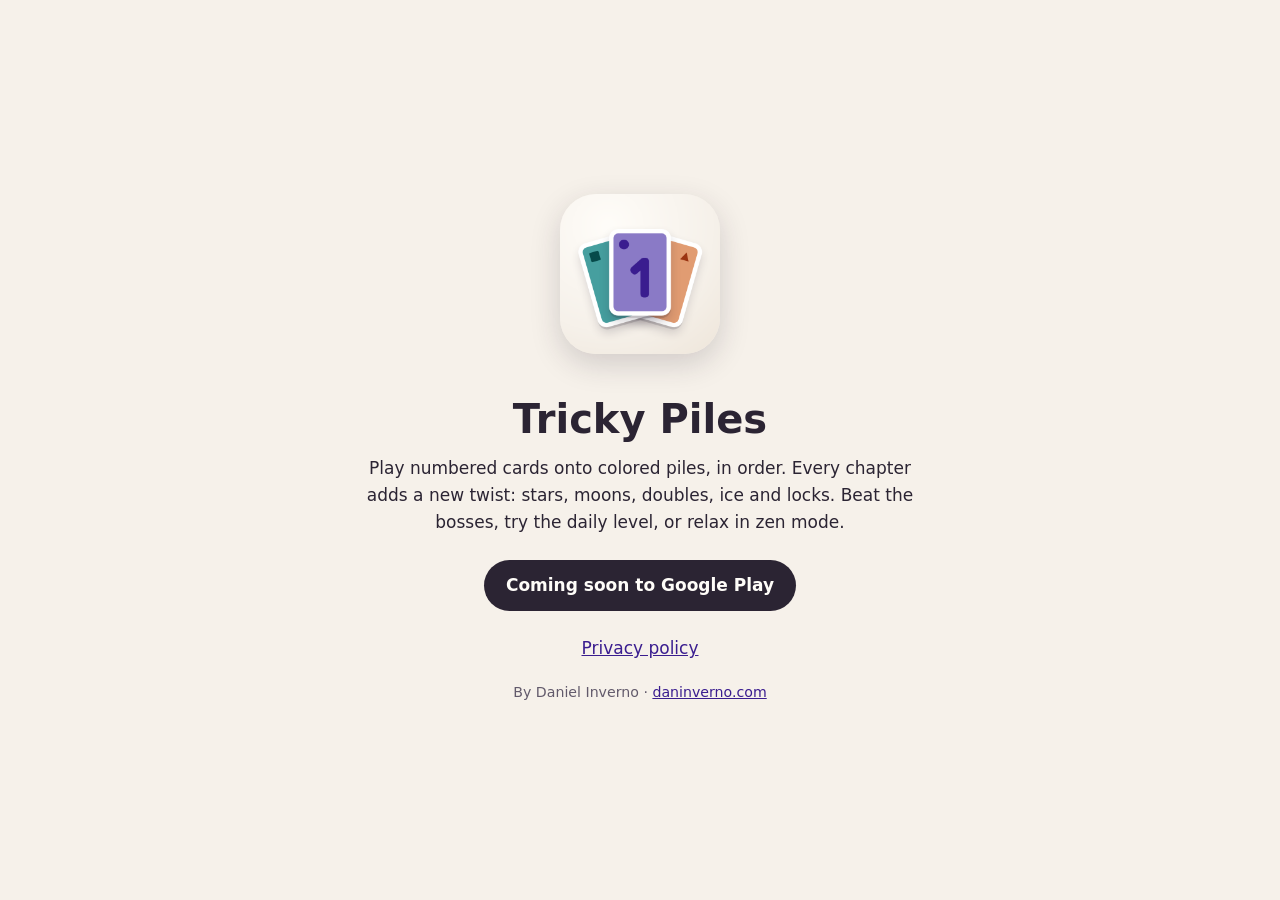
==== index.html @ a1e4c7d3 "Tricky Piles site: landing, privacy policy and account deletion" ====
<!doctype html>
<!-- Tricky Piles landing page: https://trickypiles.com/ (source: tricky-piles repo, site/trickypiles/). -->
<html lang="en">
  <head>
    <meta charset="UTF-8" />
    <meta name="viewport" content="width=device-width, initial-scale=1" />
    <title>Tricky Piles: Sequence Game</title>
    <meta
      name="description"
      content="Play numbered cards onto colored piles. New rules, bosses and a daily level. A calm puzzle for Android."
    />
    <meta property="og:title" content="Tricky Piles: Sequence Game" />
    <meta property="og:image" content="https://trickypiles.com/feature.png" />
    <link rel="icon" href="icon.png" />
    <style>
      body {
        margin: 0;
        min-height: 100vh;
        display: flex;
        align-items: center;
        justify-content: center;
        background: #f6f1ea;
        color: #2b2433;
        font:
          17px/1.6 system-ui,
          sans-serif;
        text-align: center;
      }
      main {
        max-width: 560px;
        padding: 40px 20px;
      }
      img {
        width: 160px;
        height: 160px;
        border-radius: 36px;
        box-shadow: 0 10px 30px rgb(43 36 51 / 0.18);
      }
      h1 {
        font-size: 40px;
        margin: 24px 0 4px;
      }
      p {
        margin: 0 0 16px;
      }
      .soon {
        display: inline-block;
        margin: 8px 0 24px;
        padding: 12px 22px;
        border-radius: 999px;
        background: #2b2433;
        color: #fffdf9;
        font-weight: 600;
      }
      a {
        color: #3a1d8f;
      }
      small {
        color: #625a6b;
      }
    </style>
  </head>
  <body>
    <main>
      <img src="icon.png" alt="Tricky Piles icon: three fanned cards" />
      <h1>Tricky Piles</h1>
      <p>
        Play numbered cards onto colored piles, in order. Every chapter adds a new twist: stars,
        moons, doubles, ice and locks. Beat the bosses, try the daily level, or relax in zen mode.
      </p>
      <span class="soon">Coming soon to Google Play</span>
      <p><a href="privacy.html">Privacy policy</a></p>
      <small>By Daniel Inverno · <a href="https://daninverno.com/">daninverno.com</a></small>
    </main>
  </body>
</html>
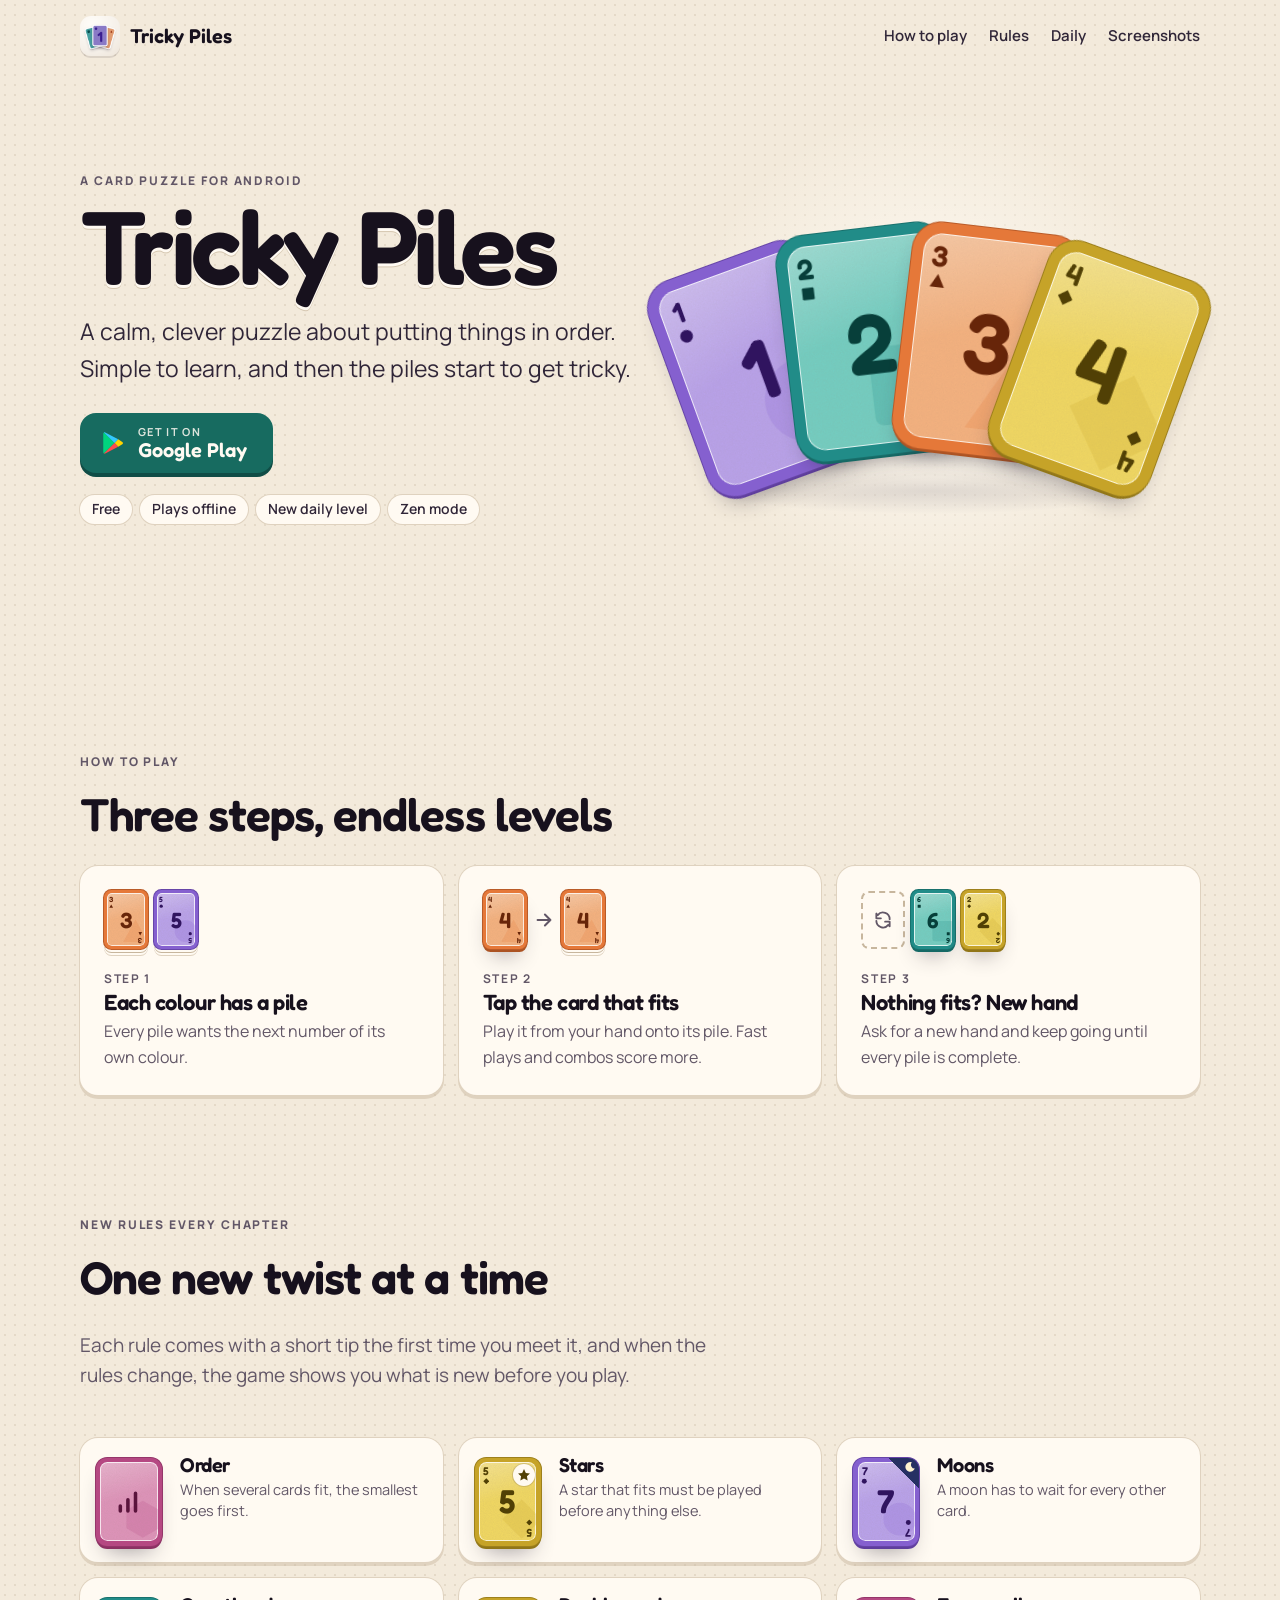
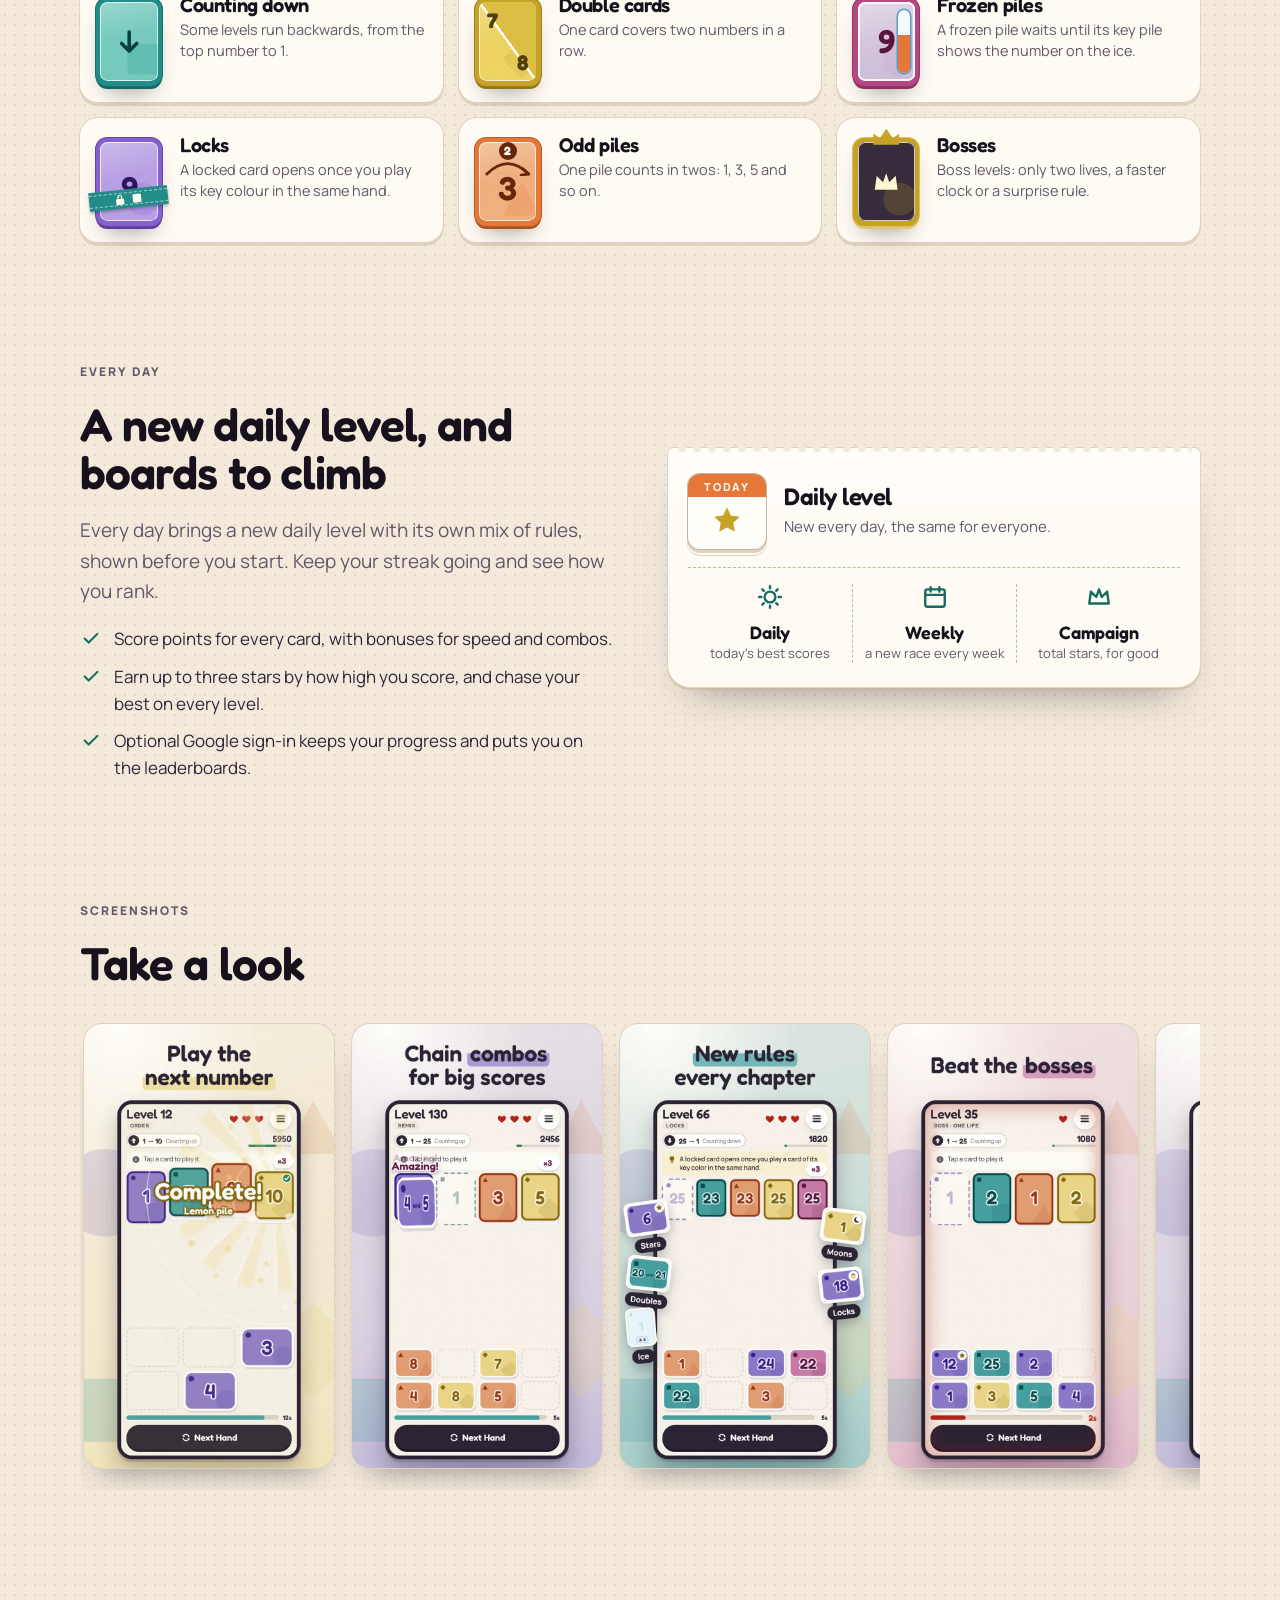
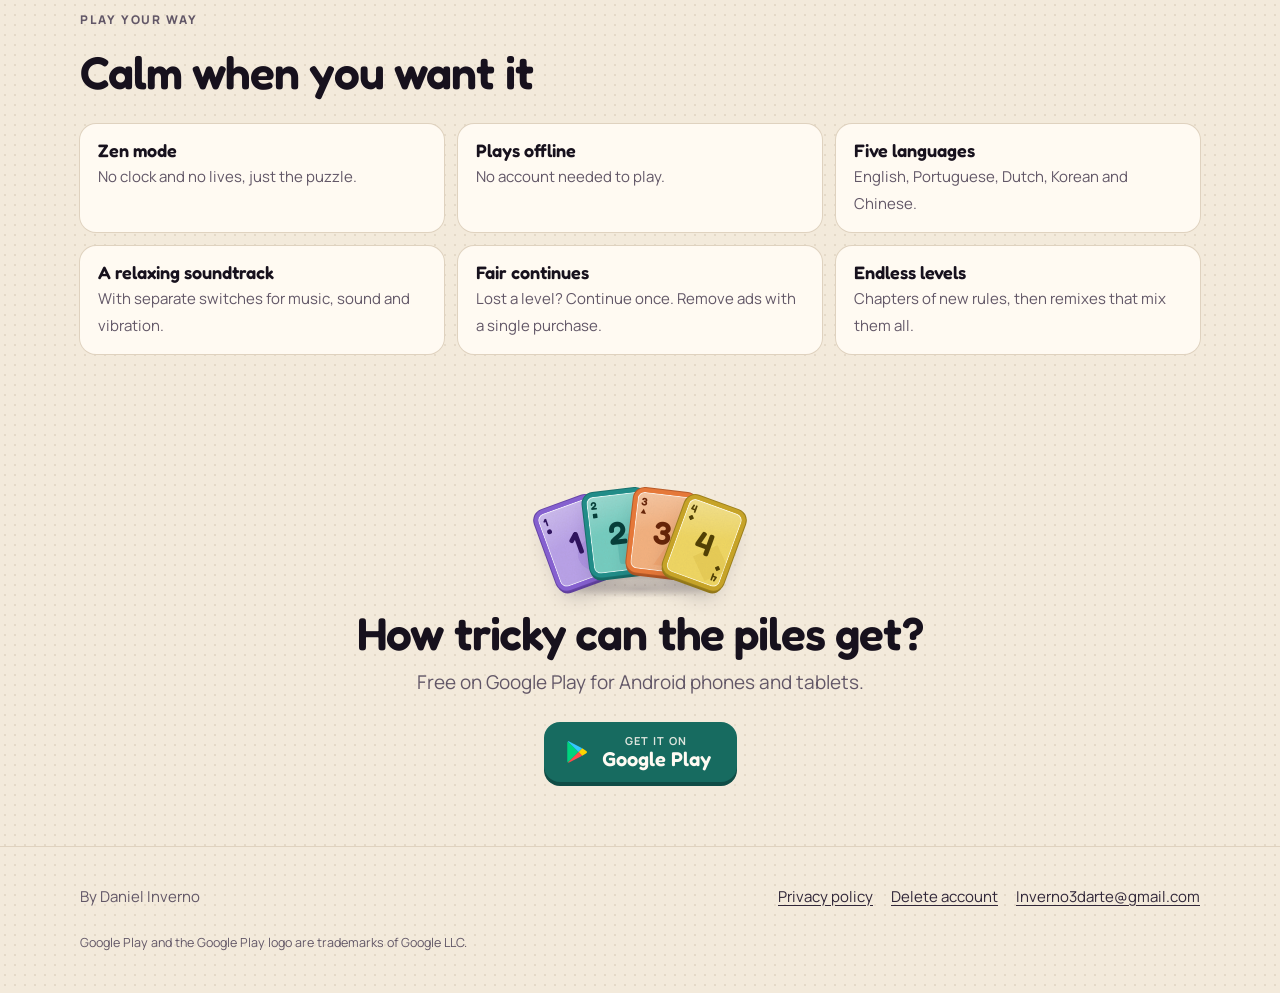
==== commit 424b9ede: "Landing page in the 1.7 look: hero fan, how to play, rules, daily, screenshots Co-Authored-By: Claud" ====
--- a/index.html
+++ b/index.html
@@ -1,76 +1,130 @@
 <!doctype html>
-<!-- Tricky Piles landing page: https://trickypiles.com/ (source: tricky-piles repo, site/trickypiles/). -->
 <html lang="en">
-  <head>
-    <meta charset="UTF-8" />
-    <meta name="viewport" content="width=device-width, initial-scale=1" />
-    <title>Tricky Piles: Sequence Game</title>
-    <meta
-      name="description"
-      content="Play numbered cards onto colored piles. New rules, bosses and a daily level. A calm puzzle for Android."
-    />
-    <meta property="og:title" content="Tricky Piles: Sequence Game" />
-    <meta property="og:image" content="https://trickypiles.com/feature.png" />
-    <link rel="icon" href="icon.png" />
-    <style>
-      body {
-        margin: 0;
-        min-height: 100vh;
-        display: flex;
-        align-items: center;
-        justify-content: center;
-        background: #f6f1ea;
-        color: #2b2433;
-        font:
-          17px/1.6 system-ui,
-          sans-serif;
-        text-align: center;
-      }
-      main {
-        max-width: 560px;
-        padding: 40px 20px;
-      }
-      img {
-        width: 160px;
-        height: 160px;
-        border-radius: 36px;
-        box-shadow: 0 10px 30px rgb(43 36 51 / 0.18);
-      }
-      h1 {
-        font-size: 40px;
-        margin: 24px 0 4px;
-      }
-      p {
-        margin: 0 0 16px;
-      }
-      .soon {
-        display: inline-block;
-        margin: 8px 0 24px;
-        padding: 12px 22px;
-        border-radius: 999px;
-        background: #2b2433;
-        color: #fffdf9;
-        font-weight: 600;
-      }
-      a {
-        color: #3a1d8f;
-      }
-      small {
-        color: #625a6b;
-      }
-    </style>
-  </head>
-  <body>
-    <main>
-      <img src="icon.png" alt="Tricky Piles icon: three fanned cards" />
-      <h1>Tricky Piles</h1>
-      <p>
-        Play numbered cards onto colored piles, in order. Every chapter adds a new twist: stars,
-        moons, doubles, ice and locks. Beat the bosses, try the daily level, or relax in zen mode.
-      </p>
-      <span class="soon">Coming soon to Google Play</span>
-      <p><a href="privacy.html">Privacy policy</a></p>
-      <small>By Daniel Inverno · <a href="https://daninverno.com/">daninverno.com</a></small>
-    </main>
-  </body>
+<head>
+<meta charset="utf-8">
+<meta name="viewport" content="width=device-width, initial-scale=1">
+<title>Tricky Piles: a calm, clever card puzzle for Android</title>
+<meta name="description" content="Play numbered cards onto colored piles. New rules every chapter, boss levels and a new daily level every day. Free on Google Play.">
+<link rel="canonical" href="https://trickypiles.com/">
+<meta name="theme-color" content="#f3eadb">
+<meta property="og:type" content="website">
+<meta property="og:url" content="https://trickypiles.com/">
+<meta property="og:site_name" content="Tricky Piles">
+<meta property="og:title" content="Tricky Piles: a calm, clever card puzzle">
+<meta property="og:description" content="Play numbered cards onto colored piles. New rules every chapter, bosses and a daily level. On Google Play.">
+<meta property="og:image" content="https://trickypiles.com/feature.png">
+<meta property="og:image:width" content="1024">
+<meta property="og:image:height" content="500">
+<meta property="og:image:alt" content="Tricky Piles: colored number cards in a fan">
+<meta name="twitter:card" content="summary_large_image">
+<meta name="twitter:title" content="Tricky Piles: a calm, clever card puzzle">
+<meta name="twitter:description" content="Play numbered cards onto colored piles. New rules every chapter, bosses and a daily level.">
+<meta name="twitter:image" content="https://trickypiles.com/feature.png">
+<link rel="icon" href="icon.png" type="image/png">
+<link rel="apple-touch-icon" href="icon.png">
+<link rel="preconnect" href="https://fonts.googleapis.com">
+<link rel="preconnect" href="https://fonts.gstatic.com" crossorigin>
+<link rel="stylesheet" href="https://fonts.googleapis.com/css2?family=Fredoka:wght@500;600&amp;family=Manrope:wght@400;600;700;800&amp;display=swap">
+<link rel="stylesheet" href="style.css">
+<script type="application/ld+json">{"@context":"https://schema.org","@type":"MobileApplication","name":"Tricky Piles","operatingSystem":"ANDROID","applicationCategory":"GameApplication","url":"https://trickypiles.com/","installUrl":"https://play.google.com/store/apps/details?id=com.daninverno.trickypiles","author":{"@type":"Person","name":"Daniel Inverno"},"offers":{"@type":"Offer","price":"0","priceCurrency":"EUR"}}</script>
+</head>
+<body>
+<svg width="0" height="0" style="position:absolute" aria-hidden="true">
+  <symbol id="s0" viewBox="0 0 20 20"><circle cx="10" cy="10" r="7.5"/></symbol>
+  <symbol id="s1" viewBox="0 0 20 20"><rect x="3" y="3" width="14" height="14" rx="1.5"/></symbol>
+  <symbol id="s2" viewBox="0 0 20 20"><path d="M10 2 18.5 17.5H1.5Z"/></symbol>
+  <symbol id="s3" viewBox="0 0 20 20"><path d="M10 1 19 10 10 19 1 10Z"/></symbol>
+  <symbol id="s4" viewBox="0 0 20 20"><path d="M10 1.5 17.5 5.8v8.4L10 18.5 2.5 14.2V5.8Z"/></symbol>
+</svg>
+<a class="skip" href="#main">Skip to content</a>
+<header class="wrap top">
+  <a class="brand" href="/"><img src="icon.png" width="40" height="40" alt="">Tricky Piles</a>
+  <nav aria-label="Sections"><a href="#how">How to play</a><a href="#rules">Rules</a><a href="#daily">Daily</a><a href="#screens">Screenshots</a></nav>
+</header>
+
+<main id="main">
+  <section class="wrap hero" aria-labelledby="t">
+    <div class="table"><div class="fan"><span class="k c0" aria-hidden="true"><span class="face"><svg class="wm"><use href="#s0"/></svg></span><span class="idx tl">1<svg aria-hidden="true"><use href="#s0"/></svg></span><span class="idx br">1<svg aria-hidden="true"><use href="#s0"/></svg></span><b>1</b></span><span class="k c1" aria-hidden="true"><span class="face"><svg class="wm"><use href="#s1"/></svg></span><span class="idx tl">2<svg aria-hidden="true"><use href="#s1"/></svg></span><span class="idx br">2<svg aria-hidden="true"><use href="#s1"/></svg></span><b>2</b></span><span class="k c2" aria-hidden="true"><span class="face"><svg class="wm"><use href="#s2"/></svg></span><span class="idx tl">3<svg aria-hidden="true"><use href="#s2"/></svg></span><span class="idx br">3<svg aria-hidden="true"><use href="#s2"/></svg></span><b>3</b></span><span class="k c3" aria-hidden="true"><span class="face"><svg class="wm"><use href="#s3"/></svg></span><span class="idx tl">4<svg aria-hidden="true"><use href="#s3"/></svg></span><span class="idx br">4<svg aria-hidden="true"><use href="#s3"/></svg></span><b>4</b></span></div></div>
+    <div>
+      <p class="kicker">A card puzzle for Android</p>
+      <h1 id="t">Tricky Piles</h1>
+      <p class="lead">A calm, clever puzzle about putting things in order. Simple to learn, and then the piles start to get tricky.</p>
+      <a class="btn" href="https://play.google.com/store/apps/details?id=com.daninverno.trickypiles" rel="noopener"><svg class="gp" viewBox="0 0 24 24" aria-hidden="true"><path fill="#00d47e" d="M3.6 2.3 13.4 12l-9.8 9.7c-.4-.2-.6-.6-.6-1.1V3.4c0-.5.2-.9.6-1.1z"/><path fill="#ffd400" d="m16.8 8.6-3.4 3.4 3.4 3.4 3.8-2.2c.8-.5.8-1.6 0-2.1z"/><path fill="#ff4c4c" d="M13.4 12 3.6 21.7c.3.2.8.2 1.2 0l12-6.3z"/><path fill="#33c9ff" d="M3.6 2.3 13.4 12l3.4-3.4-12-6.3c-.4-.2-.9-.2-1.2 0z"/></svg><span><small>Get it on</small>Google Play</span></a>
+      <ul class="tags"><li>Free</li><li>Plays offline</li><li>New daily level</li><li>Zen mode</li></ul>
+    </div>
+  </section>
+
+  <section class="wrap" id="how" aria-labelledby="how-t">
+    <div class="head"><p class="kicker">How to play</p><h2 id="how-t">Three steps, endless levels</h2></div>
+    <ol class="steps">
+      <li><div class="mini"><span class="k c2 pile" aria-hidden="true"><span class="face"><svg class="wm"><use href="#s2"/></svg></span><span class="idx tl">3<svg aria-hidden="true"><use href="#s2"/></svg></span><span class="idx br">3<svg aria-hidden="true"><use href="#s2"/></svg></span><b>3</b></span><span class="k c0 pile" aria-hidden="true"><span class="face"><svg class="wm"><use href="#s0"/></svg></span><span class="idx tl">5<svg aria-hidden="true"><use href="#s0"/></svg></span><span class="idx br">5<svg aria-hidden="true"><use href="#s0"/></svg></span><b>5</b></span></div><div><span class="n"></span><h3>Each colour has a pile</h3><p>Every pile wants the next number of its own colour.</p></div></li>
+      <li><div class="mini"><span class="k c2" aria-hidden="true"><span class="face"><svg class="wm"><use href="#s2"/></svg></span><span class="idx tl">4<svg aria-hidden="true"><use href="#s2"/></svg></span><span class="idx br">4<svg aria-hidden="true"><use href="#s2"/></svg></span><b>4</b></span><svg class="arrow" viewBox="0 0 24 24" fill="none" stroke="currentColor" stroke-width="2.2" stroke-linecap="round" stroke-linejoin="round" aria-hidden="true"><path d="M5 12h14M13 6l6 6-6 6"/></svg><span class="k c2 pile" aria-hidden="true"><span class="face"><svg class="wm"><use href="#s2"/></svg></span><span class="idx tl">4<svg aria-hidden="true"><use href="#s2"/></svg></span><span class="idx br">4<svg aria-hidden="true"><use href="#s2"/></svg></span><b>4</b></span></div><div><span class="n"></span><h3>Tap the card that fits</h3><p>Play it from your hand onto its pile. Fast plays and combos score more.</p></div></li>
+      <li><div class="mini"><span class="ghost"><svg viewBox="0 0 24 24" fill="none" stroke="currentColor" stroke-width="2.2" stroke-linecap="round" stroke-linejoin="round" aria-hidden="true"><path d="M20 11a8 8 0 0 0-14.3-4.9L4 4.5M4 13a8 8 0 0 0 14.3 4.9l1.7 1.6M4 4.5V10h5.5M20 19.5V14h-5.5"/></svg></span><span class="k c1" aria-hidden="true"><span class="face"><svg class="wm"><use href="#s1"/></svg></span><span class="idx tl">6<svg aria-hidden="true"><use href="#s1"/></svg></span><span class="idx br">6<svg aria-hidden="true"><use href="#s1"/></svg></span><b>6</b></span><span class="k c3" aria-hidden="true"><span class="face"><svg class="wm"><use href="#s3"/></svg></span><span class="idx tl">2<svg aria-hidden="true"><use href="#s3"/></svg></span><span class="idx br">2<svg aria-hidden="true"><use href="#s3"/></svg></span><b>2</b></span></div><div><span class="n"></span><h3>Nothing fits? New hand</h3><p>Ask for a new hand and keep going until every pile is complete.</p></div></li>
+    </ol>
+  </section>
+
+  <section class="wrap" id="rules" aria-labelledby="rules-t">
+    <div class="head"><p class="kicker">New rules every chapter</p><h2 id="rules-t">One new twist at a time</h2>
+      <p class="lead">Each rule comes with a short tip the first time you meet it, and when the rules change, the game shows you what is new before you play.</p></div>
+    <ul class="rules"><li class="rule"><span class="k c4 order" aria-hidden="true"><span class="face"><svg class="wm"><use href="#s4"/></svg></span><svg class="big" viewBox="0 0 24 24"><path d="M5 19v-4M11 19v-9M17 19V5"/></svg></span><h3>Order</h3><p>When several cards fit, the smallest goes first.</p></li><li class="rule"><span class="k c3" aria-hidden="true"><span class="face"><svg class="wm"><use href="#s3"/></svg></span><span class="idx tl">5<svg aria-hidden="true"><use href="#s3"/></svg></span><span class="idx br">5<svg aria-hidden="true"><use href="#s3"/></svg></span><b>5</b><span class="mk-star"><svg viewBox="0 0 20 20"><path d="M10 1.6l2.6 5.4 5.9.8-4.3 4.1 1 5.9L10 15l-5.2 2.8 1-5.9L1.5 7.8l5.9-.8z"/></svg></span></span><h3>Stars</h3><p>A star that fits must be played before anything else.</p></li><li class="rule"><span class="k c0" aria-hidden="true"><span class="face"><svg class="wm"><use href="#s0"/></svg></span><span class="idx tl">7<svg aria-hidden="true"><use href="#s0"/></svg></span><span class="idx br">7<svg aria-hidden="true"><use href="#s0"/></svg></span><b>7</b><span class="mk-moon"><svg viewBox="0 0 24 24"><path d="M15.5 2.6A9.6 9.6 0 1 0 21.4 15 7.6 7.6 0 0 1 15.5 2.6z"/></svg></span></span><h3>Moons</h3><p>A moon has to wait for every other card.</p></li><li class="rule"><span class="k c1 down" aria-hidden="true"><span class="face"><svg class="wm"><use href="#s1"/></svg></span><svg class="big" viewBox="0 0 24 24"><path d="M12 4v15M6 13l6 6 6-6"/></svg></span><h3>Counting down</h3><p>Some levels run backwards, from the top number to 1.</p></li><li class="rule"><span class="k c3" aria-hidden="true"><span class="face"><svg class="wm"><use href="#s3"/></svg></span><span class="mk-dbl"><b>7</b><b>8</b></span></span><h3>Double cards</h3><p>One card covers two numbers in a row.</p></li><li class="rule"><span class="k c4" aria-hidden="true"><span class="face"><svg class="wm"><use href="#s4"/></svg></span><b>9</b><span class="mk-frost"></span><span class="mk-ice"><i></i></span></span><h3>Frozen piles</h3><p>A frozen pile waits until its key pile shows the number on the ice.</p></li><li class="rule"><span class="k c0 mk-top" aria-hidden="true"><span class="face"><svg class="wm"><use href="#s0"/></svg></span><b>9</b><span class="mk-strap"><svg viewBox="0 0 24 24"><path d="M7 10V7a5 5 0 0 1 10 0v3h1.5c.8 0 1.5.7 1.5 1.5v9c0 .8-.7 1.5-1.5 1.5h-13C4.7 22 4 21.3 4 20.5v-9c0-.8.7-1.5 1.5-1.5zm2.4 0h5.2V7a2.6 2.6 0 0 0-5.2 0z"/></svg><svg viewBox="0 0 20 20"><rect x="3" y="3" width="14" height="14" rx="1.5"/></svg></span></span><h3>Locks</h3><p>A locked card opens once you play its key colour in the same hand.</p></li><li class="rule"><span class="k c2 mk-top" aria-hidden="true"><span class="face"><svg class="wm"><use href="#s2"/></svg></span><b>3</b><span class="mk-hop"><svg viewBox="0 0 100 40"><path d="M6 36Q50-8 94 36" fill="none" stroke="currentColor" stroke-width="6" stroke-linecap="round"/><path d="m82 25 12 11-16 2" fill="none" stroke="currentColor" stroke-width="6" stroke-linecap="round" stroke-linejoin="round"/></svg><b>2</b></span></span><h3>Odd piles</h3><p>One pile counts in twos: 1, 3, 5 and so on.</p></li><li class="rule"><span class="k c0 boss" aria-hidden="true"><span class="face"><svg class="wm"><use href="#s0"/></svg></span><svg class="big" viewBox="0 0 24 24" style="fill:currentColor;stroke:none"><path d="M3 18 4.5 7l5 5L12 5l2.5 7 5-5L21 18z"/></svg><span class="mk-crown"></span></span><h3>Bosses</h3><p>Boss levels: only two lives, a faster clock or a surprise rule.</p></li></ul>
+  </section>
+
+  <section class="wrap daily" id="daily" aria-labelledby="daily-t">
+    <div>
+      <div class="head" style="margin-bottom:8px"><p class="kicker">Every day</p><h2 id="daily-t">A new daily level, and boards to climb</h2></div>
+      <p class="lead">Every day brings a new daily level with its own mix of rules, shown before you start. Keep your streak going and see how you rank.</p>
+      <ul class="list">
+        <li><svg viewBox="0 0 24 24" fill="none" stroke="currentColor" stroke-width="2.2" stroke-linecap="round" stroke-linejoin="round" aria-hidden="true"><path d="m5 12.5 4.5 4.5L19 7.5"/></svg><span>Score points for every card, with bonuses for speed and combos.</span></li>
+        <li><svg viewBox="0 0 24 24" fill="none" stroke="currentColor" stroke-width="2.2" stroke-linecap="round" stroke-linejoin="round" aria-hidden="true"><path d="m5 12.5 4.5 4.5L19 7.5"/></svg><span>Earn up to three stars by how high you score, and chase your best on every level.</span></li>
+        <li><svg viewBox="0 0 24 24" fill="none" stroke="currentColor" stroke-width="2.2" stroke-linecap="round" stroke-linejoin="round" aria-hidden="true"><path d="m5 12.5 4.5 4.5L19 7.5"/></svg><span>Optional Google sign-in keeps your progress and puts you on the leaderboards.</span></li>
+      </ul>
+    </div>
+    <div class="sheet" role="img" aria-label="The daily level and the three leaderboards: daily, weekly and campaign">
+      <div class="today"><div class="pad"><span>TODAY</span><b><svg style="width:30px;height:30px;fill:#c6a328" viewBox="0 0 20 20"><path d="M10 1.6l2.6 5.4 5.9.8-4.3 4.1 1 5.9L10 15l-5.2 2.8 1-5.9L1.5 7.8l5.9-.8z"/></svg></b></div>
+        <div><h3>Daily level</h3><p>New every day, the same for everyone.</p></div></div>
+      <ul class="boards">
+        <li><svg viewBox="0 0 24 24" fill="none" stroke="currentColor" stroke-width="2.2" stroke-linecap="round" stroke-linejoin="round" aria-hidden="true"><circle cx="12" cy="12" r="5"/><path d="M12 2v2M12 20v2M2 12h2M20 12h2M4.9 4.9l1.4 1.4M17.7 17.7l1.4 1.4M4.9 19.1l1.4-1.4M17.7 6.3l1.4-1.4"/></svg><b>Daily</b><span>today&rsquo;s best scores</span></li>
+        <li><svg viewBox="0 0 24 24" fill="none" stroke="currentColor" stroke-width="2.2" stroke-linecap="round" stroke-linejoin="round" aria-hidden="true"><rect x="3" y="5" width="18" height="16" rx="2"/><path d="M3 10h18M8 3v4M16 3v4"/></svg><b>Weekly</b><span>a new race every week</span></li>
+        <li><svg viewBox="0 0 24 24" fill="none" stroke="currentColor" stroke-width="2.2" stroke-linecap="round" stroke-linejoin="round" aria-hidden="true"><path d="M3 18 4.5 7l5 5L12 5l2.5 7 5-5L21 18z"/></svg><b>Campaign</b><span>total stars, for good</span></li>
+      </ul>
+    </div>
+  </section>
+
+  <section id="screens" aria-labelledby="screens-t">
+    <div class="wrap head"><p class="kicker">Screenshots</p><h2 id="screens-t">Take a look</h2></div>
+    <div class="wrap"><div class="shots" tabindex="0" role="region" aria-label="Screenshots, scroll sideways"><figure><img src="img/screenshot-1.webp" width="720" height="1280" loading="lazy" decoding="async" alt="Playing a card completes the yellow pile: Complete!"></figure><figure><img src="img/screenshot-2.webp" width="720" height="1280" loading="lazy" decoding="async" alt="A combo of cards for a big score"></figure><figure><img src="img/screenshot-3.webp" width="720" height="1280" loading="lazy" decoding="async" alt="A locks level with the chapter rule cards around it"></figure><figure><img src="img/screenshot-4.webp" width="720" height="1280" loading="lazy" decoding="async" alt="A boss level"></figure><figure><img src="img/screenshot-7.webp" width="720" height="1280" loading="lazy" decoding="async" alt="Home with the daily level and the day streak"></figure><figure><img src="img/screenshot-8.webp" width="720" height="1280" loading="lazy" decoding="async" alt="Zen mode: no clock, no lives"></figure></div></div>
+  </section>
+
+  <section class="wrap" aria-labelledby="way-t">
+    <div class="head"><p class="kicker">Play your way</p><h2 id="way-t">Calm when you want it</h2></div>
+    <ul class="extras">
+      <li><b>Zen mode</b><span>No clock and no lives, just the puzzle.</span></li>
+      <li><b>Plays offline</b><span>No account needed to play.</span></li>
+      <li><b>Five languages</b><span>English, Portuguese, Dutch, Korean and Chinese.</span></li>
+      <li><b>A relaxing soundtrack</b><span>With separate switches for music, sound and vibration.</span></li>
+      <li><b>Fair continues</b><span>Lost a level? Continue once. Remove ads with a single purchase.</span></li>
+      <li><b>Endless levels</b><span>Chapters of new rules, then remixes that mix them all.</span></li>
+    </ul>
+  </section>
+
+  <section class="cta" aria-labelledby="cta-t">
+    <div class="wrap">
+      <div class="fan"><span class="k c0" aria-hidden="true"><span class="face"><svg class="wm"><use href="#s0"/></svg></span><span class="idx tl">1<svg aria-hidden="true"><use href="#s0"/></svg></span><span class="idx br">1<svg aria-hidden="true"><use href="#s0"/></svg></span><b>1</b></span><span class="k c1" aria-hidden="true"><span class="face"><svg class="wm"><use href="#s1"/></svg></span><span class="idx tl">2<svg aria-hidden="true"><use href="#s1"/></svg></span><span class="idx br">2<svg aria-hidden="true"><use href="#s1"/></svg></span><b>2</b></span><span class="k c2" aria-hidden="true"><span class="face"><svg class="wm"><use href="#s2"/></svg></span><span class="idx tl">3<svg aria-hidden="true"><use href="#s2"/></svg></span><span class="idx br">3<svg aria-hidden="true"><use href="#s2"/></svg></span><b>3</b></span><span class="k c3" aria-hidden="true"><span class="face"><svg class="wm"><use href="#s3"/></svg></span><span class="idx tl">4<svg aria-hidden="true"><use href="#s3"/></svg></span><span class="idx br">4<svg aria-hidden="true"><use href="#s3"/></svg></span><b>4</b></span></div>
+      <h2 id="cta-t">How tricky can the piles get?</h2>
+      <p class="lead">Free on Google Play for Android phones and tablets.</p>
+      <a class="btn" href="https://play.google.com/store/apps/details?id=com.daninverno.trickypiles" rel="noopener"><svg class="gp" viewBox="0 0 24 24" aria-hidden="true"><path fill="#00d47e" d="M3.6 2.3 13.4 12l-9.8 9.7c-.4-.2-.6-.6-.6-1.1V3.4c0-.5.2-.9.6-1.1z"/><path fill="#ffd400" d="m16.8 8.6-3.4 3.4 3.4 3.4 3.8-2.2c.8-.5.8-1.6 0-2.1z"/><path fill="#ff4c4c" d="M13.4 12 3.6 21.7c.3.2.8.2 1.2 0l12-6.3z"/><path fill="#33c9ff" d="M3.6 2.3 13.4 12l3.4-3.4-12-6.3c-.4-.2-.9-.2-1.2 0z"/></svg><span><small>Get it on</small>Google Play</span></a>
+    </div>
+  </section>
+</main>
+
+<footer>
+  <div class="wrap">
+    <div class="row">
+      <span>By Daniel Inverno</span>
+      <nav aria-label="Legal and contact"><a href="privacy.html">Privacy policy</a><a href="delete-account.html">Delete account</a><a href="mailto:Inverno3darte@gmail.com">Inverno3darte@gmail.com</a></nav>
+    </div>
+    <p class="tm">Google Play and the Google Play logo are trademarks of Google LLC.</p>
+  </div>
+</footer>
+</body>
 </html>
--- a/style.css
+++ b/style.css
@@ -0,0 +1,225 @@
+/* Tricky Piles landing: the game's printed-tabletop look (warm paper, plum ink, deep green). */
+:root {
+  --bg: #f3eadb;
+  --paper: #fffaf2;
+  --paper-hi: #fffdf8;
+  --ink: #302638;
+  --ink-deep: #17111d;
+  --ink-soft: #625767;
+  --line: #dfd2bf;
+  --line-deep: #c7b69d;
+  --brand: #176b60;
+  --brand-deep: #104d46;
+  --brand-soft: #deebe1;
+  --gold: #c6a328;
+  --c0: #8560cf; --c0-face: #b9a2ed; --c0-ink: #30145f;
+  --c1: #218c88; --c1-face: #72cfc3; --c1-ink: #073f3a;
+  --c2: #e57839; --c2-face: #f6b27f; --c2-ink: #672509;
+  --c3: #c6a328; --c3-face: #f2d961; --c3-ink: #514005;
+  --c4: #b54882; --c4-face: #df93bb; --c4-ink: #5a143c;
+  --display: 'Fredoka', ui-rounded, system-ui, sans-serif;
+  --body: 'Manrope', system-ui, sans-serif;
+  --max: 1120px;
+  --grain: url("data:image/svg+xml,%3Csvg xmlns='http://www.w3.org/2000/svg' width='120' height='120'%3E%3Cfilter id='n'%3E%3CfeTurbulence type='fractalNoise' baseFrequency='1.1' numOctaves='2' stitchTiles='stitch'/%3E%3CfeColorMatrix values='0 0 0 0 .3 0 0 0 0 .22 0 0 0 0 .15 0 0 0 .14 0'/%3E%3C/filter%3E%3Crect width='120' height='120' filter='url(%23n)'/%3E%3C/svg%3E");
+}
+
+*, *::before, *::after { box-sizing: border-box; }
+html { scroll-behavior: smooth; }
+html, body { overflow-x: clip; }
+body {
+  margin: 0;
+  color: var(--ink);
+  font: 400 17px/1.6 var(--body);
+  background-color: var(--bg);
+  background-image: radial-gradient(color-mix(in srgb, var(--line-deep) 32%, transparent) 0.8px, transparent 1px);
+  background-size: 10px 10px;
+  -webkit-font-smoothing: antialiased;
+}
+img { max-width: 100%; display: block; }
+a { color: var(--brand); text-underline-offset: 3px; }
+a:focus-visible, .btn:focus-visible, .shots:focus-visible { outline: 3px solid var(--brand); outline-offset: 3px; border-radius: 10px; }
+.skip { position: absolute; left: -999px; top: 8px; padding: 10px 14px; border-radius: 10px; background: var(--ink); color: #fff; z-index: 10; }
+.skip:focus { left: 8px; }
+.wrap { width: min(100% - 32px, var(--max)); margin-inline: auto; }
+h1, h2, h3 { line-height: 1.15; font-family: var(--display); color: var(--ink-deep); letter-spacing: -0.02em; margin: 0; }
+h2 { font-size: clamp(30px, 6vw, 46px); font-weight: 600; line-height: 1.05; }
+.kicker { font: 800 12px/1 var(--body); letter-spacing: 0.16em; text-transform: uppercase; color: var(--ink-soft); }
+.lead { font-size: clamp(17px, 2.2vw, 19px); color: var(--ink-soft); max-width: 34em; }
+
+/* ---- Top bar ---- */
+.top { display: flex; align-items: center; justify-content: space-between; gap: 12px; padding-block: 16px; }
+.brand { display: flex; align-items: center; gap: 10px; text-decoration: none; color: var(--ink-deep); font: 600 20px/1 var(--display); }
+.brand img { width: 40px; height: 40px; border-radius: 11px; box-shadow: 0 2px 0 rgb(43 36 51 / 0.12); }
+.top nav { display: none; gap: 22px; font-weight: 600; font-size: 15px; }
+.top nav a { color: var(--ink); text-decoration: none; }
+.top nav a:hover { color: var(--brand); }
+@media (min-width: 760px) { .top nav { display: flex; } }
+
+/* ---- Buttons ---- */
+.btn {
+  display: inline-flex; align-items: center; justify-content: center; gap: 12px;
+  min-height: 60px; padding: 0 26px 0 20px; border-radius: 16px;
+  background: var(--brand); color: #fffaf2; text-decoration: none;
+  font: 600 20px/1 var(--display); box-shadow: 0 4px 0 var(--brand-deep);
+  transition: transform 0.12s ease, box-shadow 0.12s ease;
+}
+.btn:hover { transform: translateY(-1px); box-shadow: 0 5px 0 var(--brand-deep); }
+.btn:active { transform: translateY(3px); box-shadow: 0 1px 0 var(--brand-deep); }
+.btn .gp { width: 26px; height: 26px; flex: none; }
+.btn small { display: block; font: 700 11px/1 var(--body); letter-spacing: 0.12em; text-transform: uppercase; opacity: 0.85; margin-bottom: 3px; }
+.btn.small { min-height: 48px; font-size: 16px; padding: 0 16px 0 12px; }
+.btn.small .gp { width: 20px; height: 20px; }
+.note { font-size: 14px; color: var(--ink-soft); margin: 10px 0 0; }
+
+/* ---- c1 cards ---- */
+.k {
+  --cw: 80px;
+  position: relative; display: grid; place-items: center; flex: none;
+  width: var(--cw); height: calc(var(--cw) * 4 / 3); border-radius: calc(var(--cw) * 0.17);
+  background: var(--rl); color: var(--ik);
+  box-shadow: 0 0 0 1px color-mix(in srgb, var(--ik) 35%, var(--rl)), 0 3px 0 color-mix(in srgb, var(--ik) 45%, var(--rl)), 0 14px 22px -10px rgb(43 36 51 / 0.45);
+  font: 600 calc(var(--cw) * 0.5)/1 var(--display);
+}
+.k .face {
+  position: absolute; inset: calc(var(--cw) * 0.065); border-radius: calc(var(--cw) * 0.11); overflow: hidden;
+  background: var(--grain), linear-gradient(165deg, rgb(255 255 255 / 0.3), transparent 45%), var(--fc);
+  box-shadow: inset 0 0 0 1px rgb(255 255 255 / 0.75);
+}
+.k .wm { position: absolute; right: -12%; bottom: -10%; width: 76%; height: 76%; fill: var(--rl); opacity: 0.2; }
+.k .idx { position: absolute; z-index: 1; display: flex; flex-direction: column; align-items: center; gap: 1px; font-size: calc(var(--cw) * 0.17); }
+.k .idx svg { width: calc(var(--cw) * 0.1); height: calc(var(--cw) * 0.1); fill: currentColor; }
+.k .tl { top: calc(var(--cw) * 0.12); left: calc(var(--cw) * 0.12); }
+.k .br { right: calc(var(--cw) * 0.12); bottom: calc(var(--cw) * 0.12); rotate: 180deg; }
+.k > b { position: relative; z-index: 1; font-weight: 600; }
+.c0 { --rl: var(--c0); --fc: var(--c0-face); --ik: var(--c0-ink); }
+.c1 { --rl: var(--c1); --fc: var(--c1-face); --ik: var(--c1-ink); }
+.c2 { --rl: var(--c2); --fc: var(--c2-face); --ik: var(--c2-ink); }
+.c3 { --rl: var(--c3); --fc: var(--c3-face); --ik: var(--c3-ink); }
+.c4 { --rl: var(--c4); --fc: var(--c4-face); --ik: var(--c4-ink); }
+
+/* ---- Hero ---- */
+.hero { display: grid; gap: 8px; align-items: center; padding: 12px 0 64px; }
+.hero h1 { font-size: clamp(54px, 13vw, 104px); font-weight: 600; line-height: 0.92; letter-spacing: -0.04em; text-shadow: 0 3px 0 var(--paper), 0 4px 0 rgb(199 182 157 / 0.7); }
+.hero .lead { margin: 18px 0 26px; font-size: clamp(19px, 2.6vw, 23px); color: var(--ink); }
+.hero .tags { display: flex; flex-wrap: wrap; gap: 8px; margin-top: 22px; padding: 0; list-style: none; }
+.hero .tags li { padding: 6px 12px; border-radius: 99px; background: var(--paper); box-shadow: 0 0 0 1px var(--line); font: 600 14px/1.2 var(--body); }
+.table { position: relative; display: grid; place-items: center; min-height: 230px; }
+.table::before { content: ''; position: absolute; width: min(520px, 110%); aspect-ratio: 1; border-radius: 50%; background: radial-gradient(circle, rgb(255 251 244 / 0.95), rgb(255 250 242 / 0) 66%); }
+.fan { --cw: clamp(92px, 24vw, 168px); position: relative; width: calc(var(--cw) * 3.1); height: calc(var(--cw) * 1.7); }
+.fan .k { --cw: inherit; position: absolute; left: 50%; top: calc(var(--cw) * 0.1); margin-left: calc(var(--cw) / -2); transform-origin: 50% 270%; animation: deal 0.7s cubic-bezier(0.34, 1.4, 0.64, 1) both; }
+.fan .k:nth-child(1) { rotate: -20deg; animation-delay: 0.05s; }
+.fan .k:nth-child(2) { rotate: -6.7deg; animation-delay: 0.13s; }
+.fan .k:nth-child(3) { rotate: 6.7deg; animation-delay: 0.21s; }
+.fan .k:nth-child(4) { rotate: 20deg; animation-delay: 0.29s; }
+.fan::after { content: ''; position: absolute; left: 10%; right: 10%; bottom: -6%; height: 16%; border-radius: 50%; background: radial-gradient(closest-side, rgb(48 38 56 / 0.22), transparent); z-index: -1; }
+@keyframes deal { from { opacity: 0; transform: translateY(40px) rotate(8deg); } }
+@media (min-width: 900px) {
+  .hero { grid-template-columns: 1.05fr 1fr; padding: 40px 0 96px; }
+  .table { order: 2; min-height: 480px; }
+  .hero .fan { --cw: 170px; }
+}
+
+/* ---- Sections ---- */
+section { padding: 56px 0; }
+.head { display: grid; gap: 10px; margin-bottom: 28px; }
+
+/* How to play */
+.steps { display: grid; gap: 16px; padding: 0; margin: 0; list-style: none; counter-reset: s; }
+.steps li { position: relative; display: grid; grid-template-columns: 1fr; gap: 14px; align-items: start; padding: 18px; border-radius: 18px; background: var(--paper); box-shadow: 0 0 0 1px var(--line), 0 3px 0 1px rgb(199 182 157 / 0.45); }
+.steps h3 { font-size: 22px; font-weight: 600; }
+.steps p { margin: 4px 0 0; color: var(--ink-soft); font-size: 16px; }
+.steps .n { counter-increment: s; font: 700 12px/1 var(--body); letter-spacing: 0.14em; color: var(--ink-soft); }
+.steps .n::before { content: 'STEP ' counter(s); }
+.mini { display: flex; align-items: flex-end; gap: 6px; }
+.mini .k { --cw: 44px; }
+.mini .pile { position: relative; box-shadow: 0 0 0 1px color-mix(in srgb, var(--ik) 35%, var(--rl)), 0 3px 0 var(--paper), 0 4px 0 var(--line-deep), 0 6px 0 var(--paper), 0 7px 0 var(--line); }
+.mini .arrow { width: 22px; height: 22px; color: var(--ink-soft); align-self: center; }
+.mini .ghost { --cw: 44px; width: 44px; height: 58px; border-radius: 8px; border: 2px dashed var(--line-deep); display: grid; place-items: center; color: var(--ink-soft); }
+.mini .ghost svg { width: 20px; height: 20px; }
+@media (min-width: 900px) { .steps { grid-template-columns: repeat(3, 1fr); } .steps li { grid-template-columns: 1fr; align-items: start; padding: 24px; } }
+
+/* Rules strip */
+.rules { display: grid; gap: 12px; padding: 0; margin: 0; list-style: none; }
+@media (min-width: 640px) { .rules { grid-template-columns: repeat(2, 1fr); gap: 16px; } }
+@media (min-width: 980px) { .rules { grid-template-columns: repeat(3, 1fr); } }
+.rule { display: grid; grid-template-columns: auto 1fr; grid-template-rows: auto 1fr; column-gap: 18px; row-gap: 2px; align-items: start; padding: 16px 18px 16px 16px; border-radius: 18px; background: var(--paper); box-shadow: 0 0 0 1px var(--line), 0 3px 0 1px rgb(199 182 157 / 0.45); }
+.rule .k { grid-row: 1 / 3; margin-top: 4px; }
+.rule h3 { font-size: 20px; font-weight: 600; align-self: end; }
+.rule p { margin: 0; font-size: 14.5px; line-height: 1.45; color: var(--ink-soft); }
+.rule .k { --cw: 66px; }
+/* rule marks */
+.mk-moon { position: absolute; z-index: 2; top: 0; right: 0; width: 46%; height: 36%; border-top-right-radius: inherit; background: linear-gradient(225deg, #263063 0 50%, transparent 50%); }
+.mk-moon svg { position: absolute; right: 10%; top: 10%; width: 40%; fill: #fff4cf; }
+.mk-star { position: absolute; z-index: 2; top: 6px; right: 6px; display: grid; place-items: center; width: 22px; height: 22px; border-radius: 50%; background: var(--paper); box-shadow: 0 0 0 1px rgb(48 38 56 / 0.15); }
+.mk-star svg { width: 14px; height: 14px; fill: var(--c3-ink); }
+.mk-dbl { position: absolute; inset: calc(var(--cw) * 0.065); border-radius: calc(var(--cw) * 0.11); z-index: 1; background: linear-gradient(to top right, transparent calc(50% - 1px), #fffaf2 calc(50% - 1px) calc(50% + 1.5px), color-mix(in srgb, var(--rl) 50%, var(--fc)) calc(50% + 1.5px)); }
+.mk-dbl b { position: absolute; font-size: calc(var(--cw) * 0.32); }
+.mk-dbl b:first-child { left: 14%; top: 10%; } .mk-dbl b:last-child { right: 14%; bottom: 10%; }
+.mk-ice { position: absolute; z-index: 2; right: 14%; top: 14%; bottom: 14%; width: 18%; border-radius: 99px; background: #f4fbff; box-shadow: 0 0 0 1.5px #5d9bc2; overflow: hidden; }
+.mk-ice i { position: absolute; left: 0; right: 0; bottom: 0; height: 60%; background: var(--c2); }
+.mk-frost { position: absolute; inset: calc(var(--cw) * 0.065); border-radius: calc(var(--cw) * 0.11); background: linear-gradient(180deg, rgb(226 243 252 / 0.6), rgb(190 226 246 / 0.55)); box-shadow: inset 0 0 0 2px rgb(255 255 255 / 0.85); }
+.mk-strap { position: absolute; z-index: 2; left: -10%; right: -10%; top: 58%; height: 22%; rotate: -6deg; display: flex; align-items: center; justify-content: center; gap: 6%; background: var(--c1); box-shadow: 0 2px 3px rgb(0 0 0 / 0.25); }
+.mk-strap::before { content: ''; position: absolute; inset: 3px 0; border-top: 1.5px dashed rgb(255 250 242 / 0.6); border-bottom: 1.5px dashed rgb(255 250 242 / 0.6); }
+.mk-strap svg { width: 12px; height: 12px; fill: #fffaf2; }
+.mk-hop { position: absolute; z-index: 2; left: 14%; right: 14%; top: 12%; color: var(--ik); }
+.mk-hop svg { width: 100%; height: auto; }
+.mk-hop b { position: absolute; left: 50%; top: -6px; translate: -50% 0; display: grid; place-items: center; width: 18px; height: 18px; border-radius: 50%; background: var(--ik); color: #fffaf2; font-size: 12px; }
+.mk-top { padding-top: 22%; }
+.mk-low { padding-bottom: 30%; }
+.mk-crown { position: absolute; top: -9px; left: 50%; translate: -50% 0; width: 26px; height: 16px; background: var(--gold); clip-path: polygon(0 100%, 0 30%, 25% 60%, 50% 0, 75% 60%, 100% 30%, 100% 100%); z-index: 3; }
+.k.boss { --rl: var(--gold); --fc: #3a2f42; --ik: #fff6cf; }
+.k.boss .face { background: var(--grain), #302638; }
+.k.order b, .k.down b { display: grid; place-items: center; }
+.k svg.big { width: calc(var(--cw) * 0.46); height: calc(var(--cw) * 0.46); fill: none; stroke: currentColor; stroke-width: 2.8; stroke-linecap: round; stroke-linejoin: round; position: relative; z-index: 1; }
+
+/* Daily + leaderboards */
+.daily { display: grid; gap: 24px; align-items: center; }
+.sheet { position: relative; padding: 26px 20px 20px; border-radius: 6px 6px 22px 22px; background: linear-gradient(180deg, var(--paper-hi), var(--paper)); box-shadow: 0 0 0 1px var(--line), 0 2px 0 1px rgb(199 182 157 / 0.6), 0 24px 40px -24px rgb(43 36 51 / 0.5); }
+.sheet::before { content: ''; position: absolute; left: 8px; right: 8px; top: -6px; height: 12px; background: radial-gradient(circle at 6px 6px, var(--bg) 4px, transparent 4.5px) 0 0 / 15px 12px repeat-x; }
+.today { display: flex; gap: 18px; align-items: center; padding-bottom: 18px; border-bottom: 1.5px dashed var(--line-deep); }
+.pad { flex: none; display: flex; flex-direction: column; width: 78px; border-radius: 12px; overflow: hidden; background: var(--paper-hi); box-shadow: 0 0 0 1px var(--line-deep), 0 3px 0 1px var(--line), 0 5px 0 1px var(--paper), 0 6px 0 1px var(--line); text-align: center; }
+.pad span { padding: 7px 0 5px; background: var(--c2); color: #fffaf2; font: 800 11px/1 var(--body); letter-spacing: 0.16em; }
+.pad b { padding: 8px 0 10px; font: 600 30px/1 var(--display); color: var(--ink-deep); }
+.today h3 { font-size: 24px; font-weight: 600; }
+.today p { margin: 4px 0 0; color: var(--ink-soft); font-size: 15px; }
+.boards { display: grid; grid-template-columns: repeat(3, 1fr); padding: 16px 0 4px; margin: 0; list-style: none; text-align: center; }
+.boards li + li { border-left: 1.5px dashed var(--line-deep); }
+.boards svg { width: 26px; height: 26px; color: var(--brand); }
+.boards b { display: block; margin-top: 6px; font: 600 18px/1.1 var(--display); color: var(--ink-deep); }
+.boards span { display: block; font-size: 13px; color: var(--ink-soft); padding: 0 6px; }
+.daily ul.list { margin: 18px 0 0; padding: 0; list-style: none; display: grid; gap: 10px; }
+.daily ul.list li { display: flex; gap: 12px; align-items: flex-start; }
+.daily ul.list svg { flex: none; width: 22px; height: 22px; margin-top: 2px; color: var(--brand); }
+@media (min-width: 900px) { .daily { grid-template-columns: 1fr 1fr; gap: 56px; } }
+
+/* Screenshots */
+.shots { display: flex; gap: 18px; overflow-x: auto; padding: 8px 4px 22px; scroll-snap-type: x mandatory; scrollbar-width: thin; }
+.shots figure { flex: none; width: min(62vw, 250px); margin: 0; scroll-snap-align: center; }
+.shots img { width: 100%; height: auto; aspect-ratio: 9 / 16; border-radius: 18px; background: var(--paper); box-shadow: 0 0 0 1px var(--line), 0 18px 30px -18px rgb(43 36 51 / 0.55); }
+
+/* Extras */
+.extras { display: grid; grid-template-columns: repeat(auto-fill, minmax(230px, 1fr)); gap: 14px; padding: 0; margin: 0; list-style: none; }
+@media (min-width: 900px) { .extras { grid-template-columns: repeat(3, 1fr); } }
+.extras li { padding: 16px 18px; border-radius: 16px; background: var(--paper); box-shadow: 0 0 0 1px var(--line); }
+.extras b { display: block; font: 600 18px/1.2 var(--display); color: var(--ink-deep); }
+.extras span { font-size: 15px; color: var(--ink-soft); }
+
+/* Final call */
+.cta { text-align: center; padding: 72px 0 64px; }
+.cta .fan { --cw: 64px; margin: 0 auto 18px; }
+.cta .fan .k { animation: none; }
+.cta h2 { margin-bottom: 10px; }
+.cta .lead { margin: 0 auto 24px; }
+
+/* Footer */
+footer { padding: 28px 0 40px; border-top: 1px solid var(--line); font-size: 15px; color: var(--ink-soft); }
+footer .row { display: flex; flex-wrap: wrap; gap: 10px 22px; align-items: center; justify-content: space-between; }
+footer nav { display: flex; flex-wrap: wrap; gap: 6px 18px; }
+footer nav a { display: inline-flex; align-items: center; min-height: 44px; color: var(--ink); }
+footer .tm { margin: 14px 0 0; font-size: 12.5px; }
+
+@media (prefers-reduced-motion: reduce) {
+  html { scroll-behavior: auto; }
+  .fan .k { animation: none; }
+  .btn { transition: none; }
+}
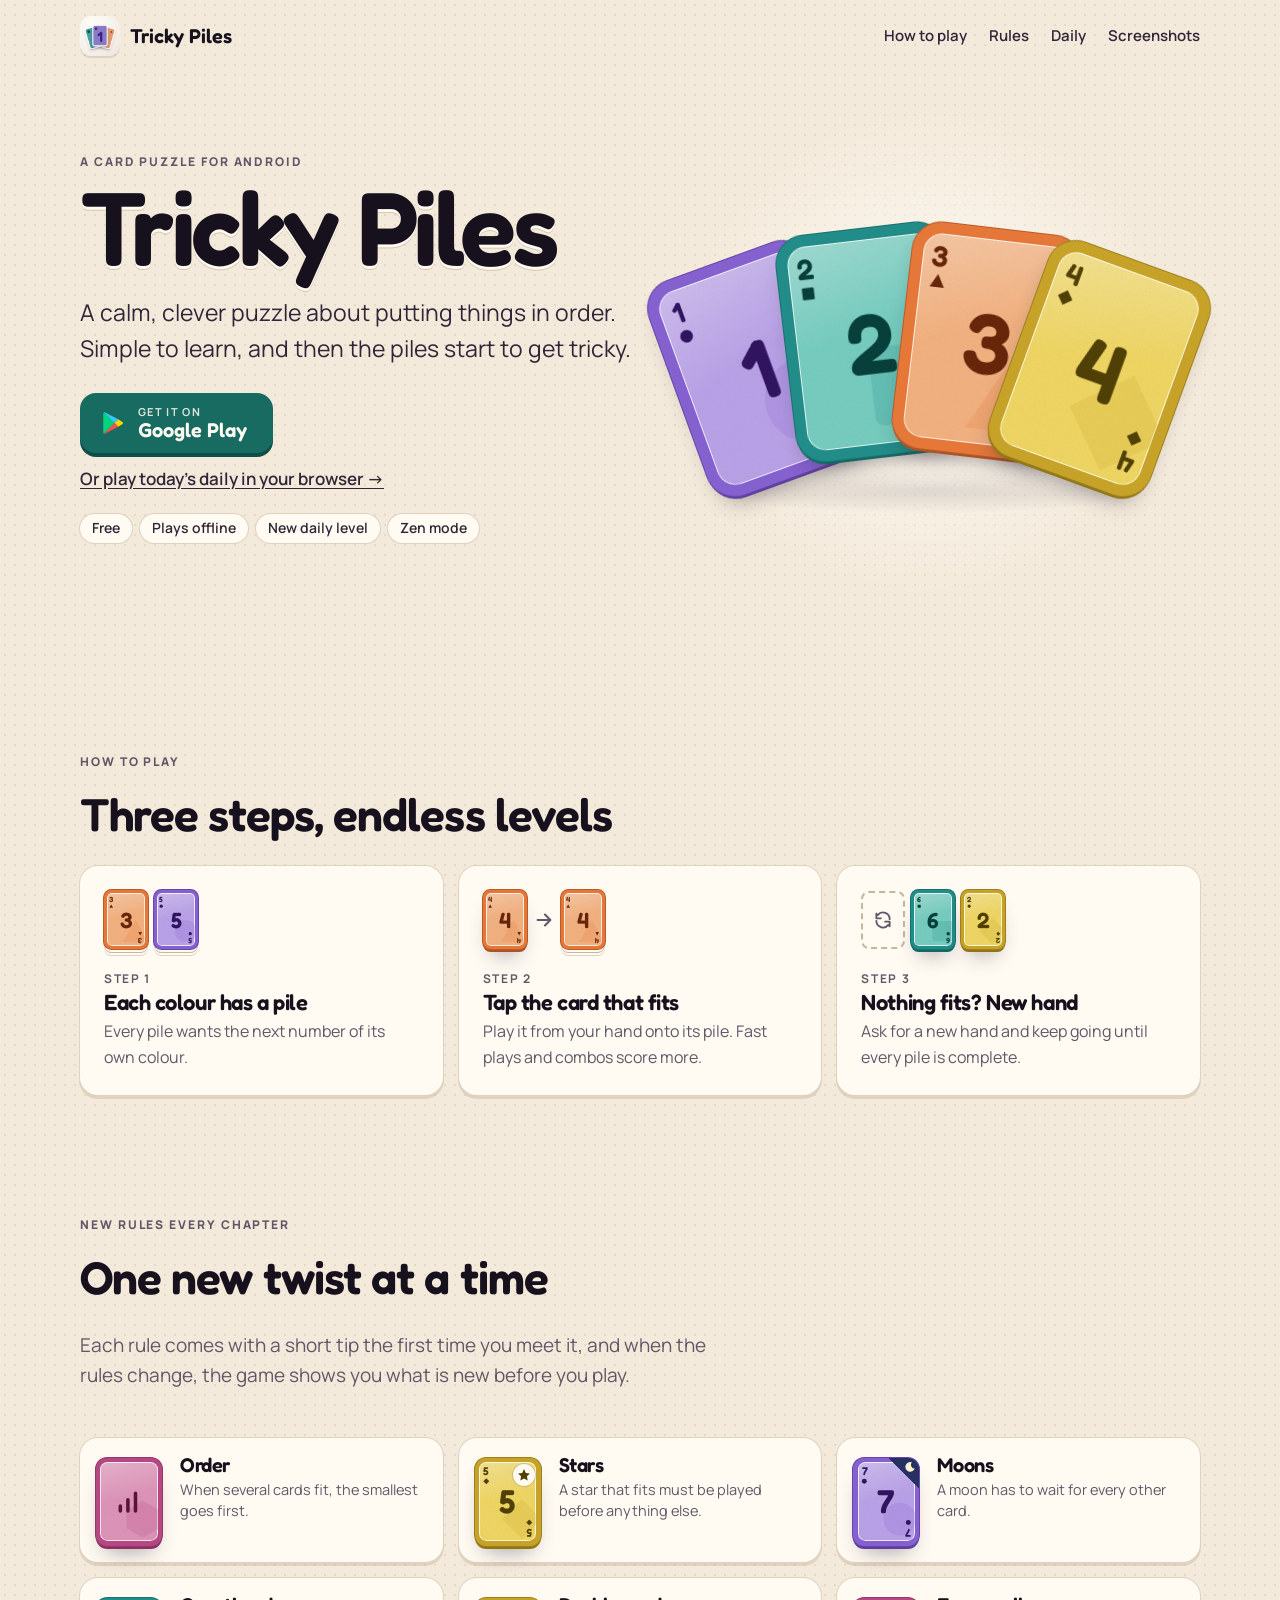
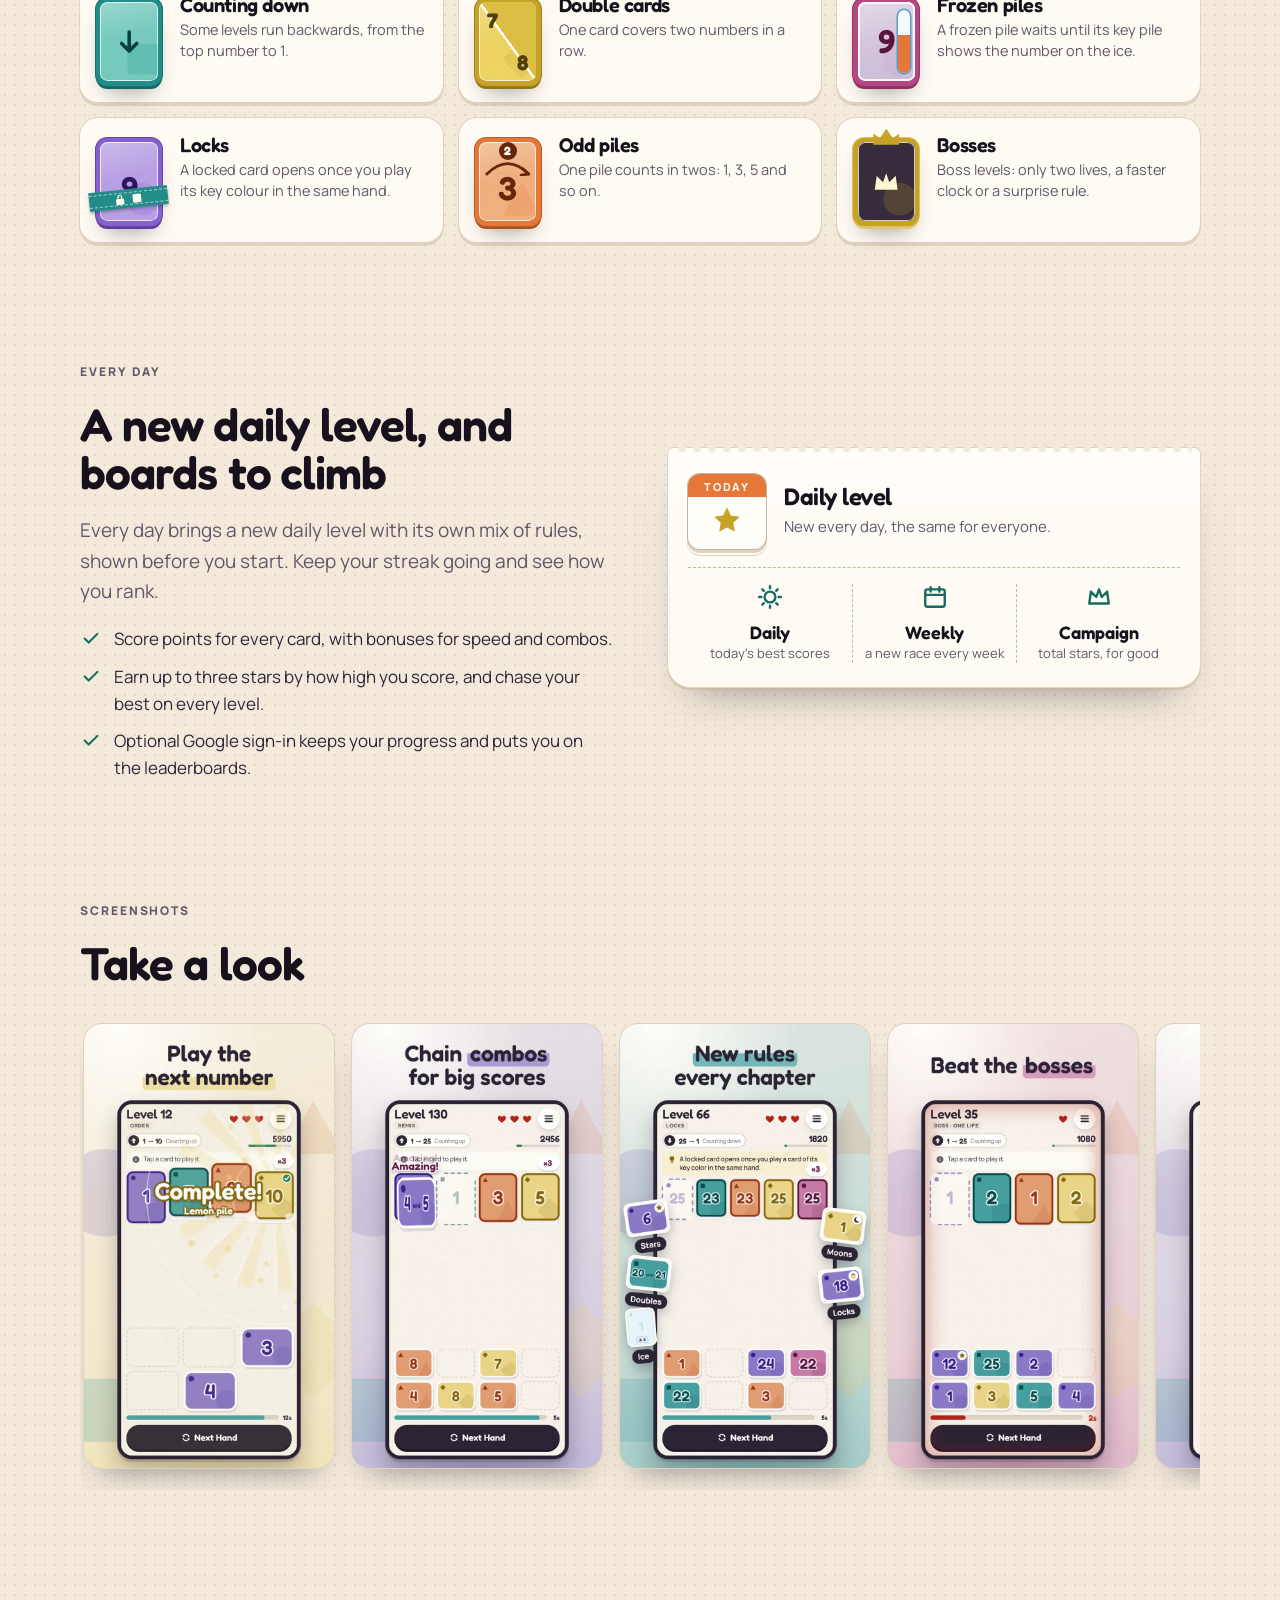
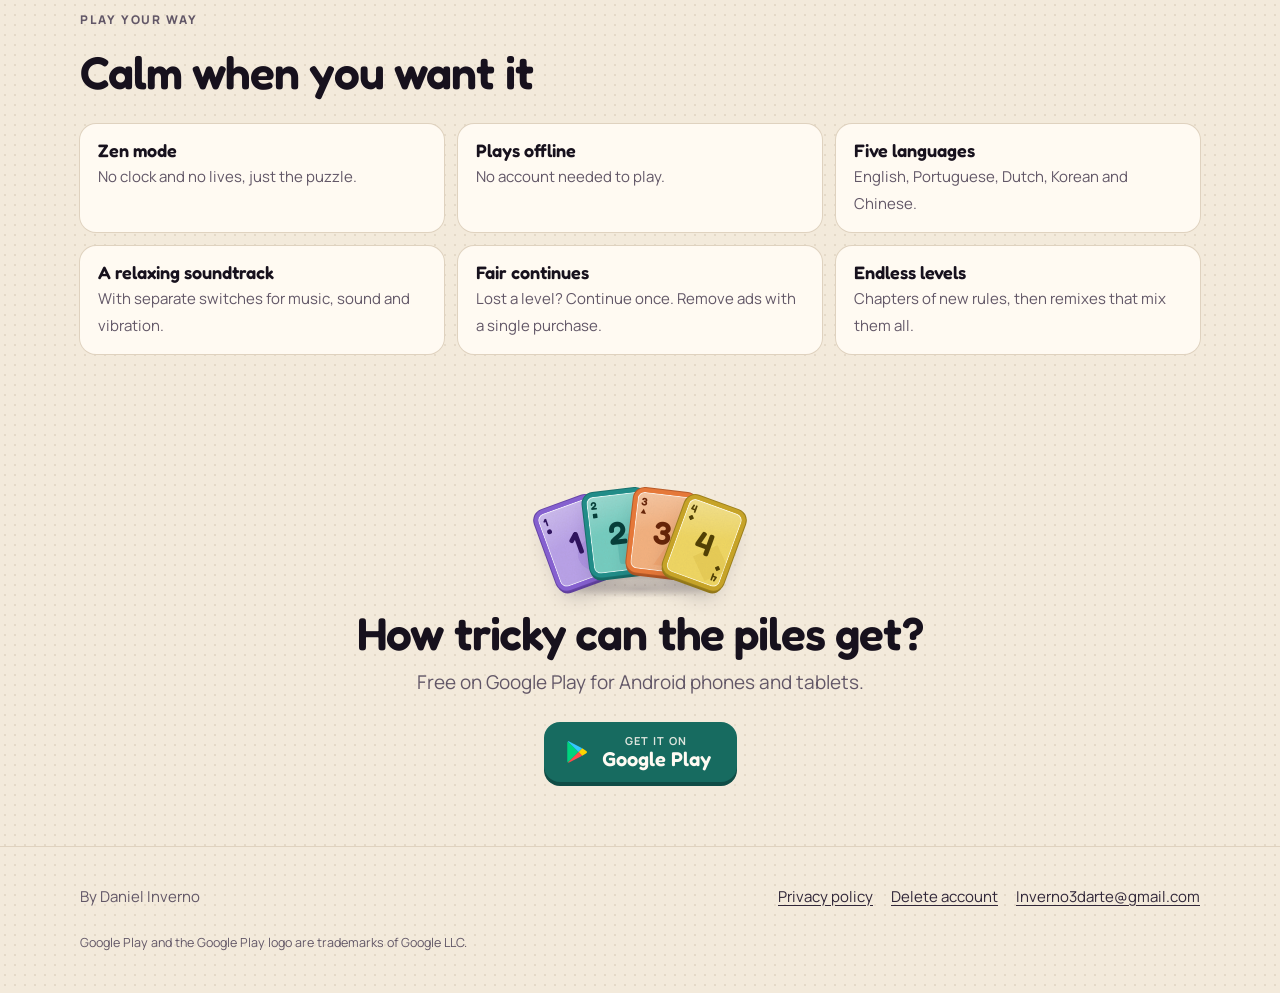
==== commit eadb5578: "Web daily at /play, with its board; privacy policy covers the website Co-Authored-By: Claude Opus 5." ====
--- a/index.html
+++ b/index.html
@@ -50,6 +50,7 @@
       <h1 id="t">Tricky Piles</h1>
       <p class="lead">A calm, clever puzzle about putting things in order. Simple to learn, and then the piles start to get tricky.</p>
       <a class="btn" href="https://play.google.com/store/apps/details?id=com.daninverno.trickypiles" rel="noopener"><svg class="gp" viewBox="0 0 24 24" aria-hidden="true"><path fill="#00d47e" d="M3.6 2.3 13.4 12l-9.8 9.7c-.4-.2-.6-.6-.6-1.1V3.4c0-.5.2-.9.6-1.1z"/><path fill="#ffd400" d="m16.8 8.6-3.4 3.4 3.4 3.4 3.8-2.2c.8-.5.8-1.6 0-2.1z"/><path fill="#ff4c4c" d="M13.4 12 3.6 21.7c.3.2.8.2 1.2 0l12-6.3z"/><path fill="#33c9ff" d="M3.6 2.3 13.4 12l3.4-3.4-12-6.3c-.4-.2-.9-.2-1.2 0z"/></svg><span><small>Get it on</small>Google Play</span></a>
+      <p class="try"><a href="/play/">Or play today’s daily in your browser →</a></p>
       <ul class="tags"><li>Free</li><li>Plays offline</li><li>New daily level</li><li>Zen mode</li></ul>
     </div>
   </section>
--- a/style.css
+++ b/style.css
@@ -223,3 +223,7 @@
   .fan .k { animation: none; }
   .btn { transition: none; }
 }
+
+/* The web daily link under the hero button. */
+.try { margin: 12px 0 0; font-weight: 600; }
+.try a { color: inherit; text-underline-offset: 3px; }
